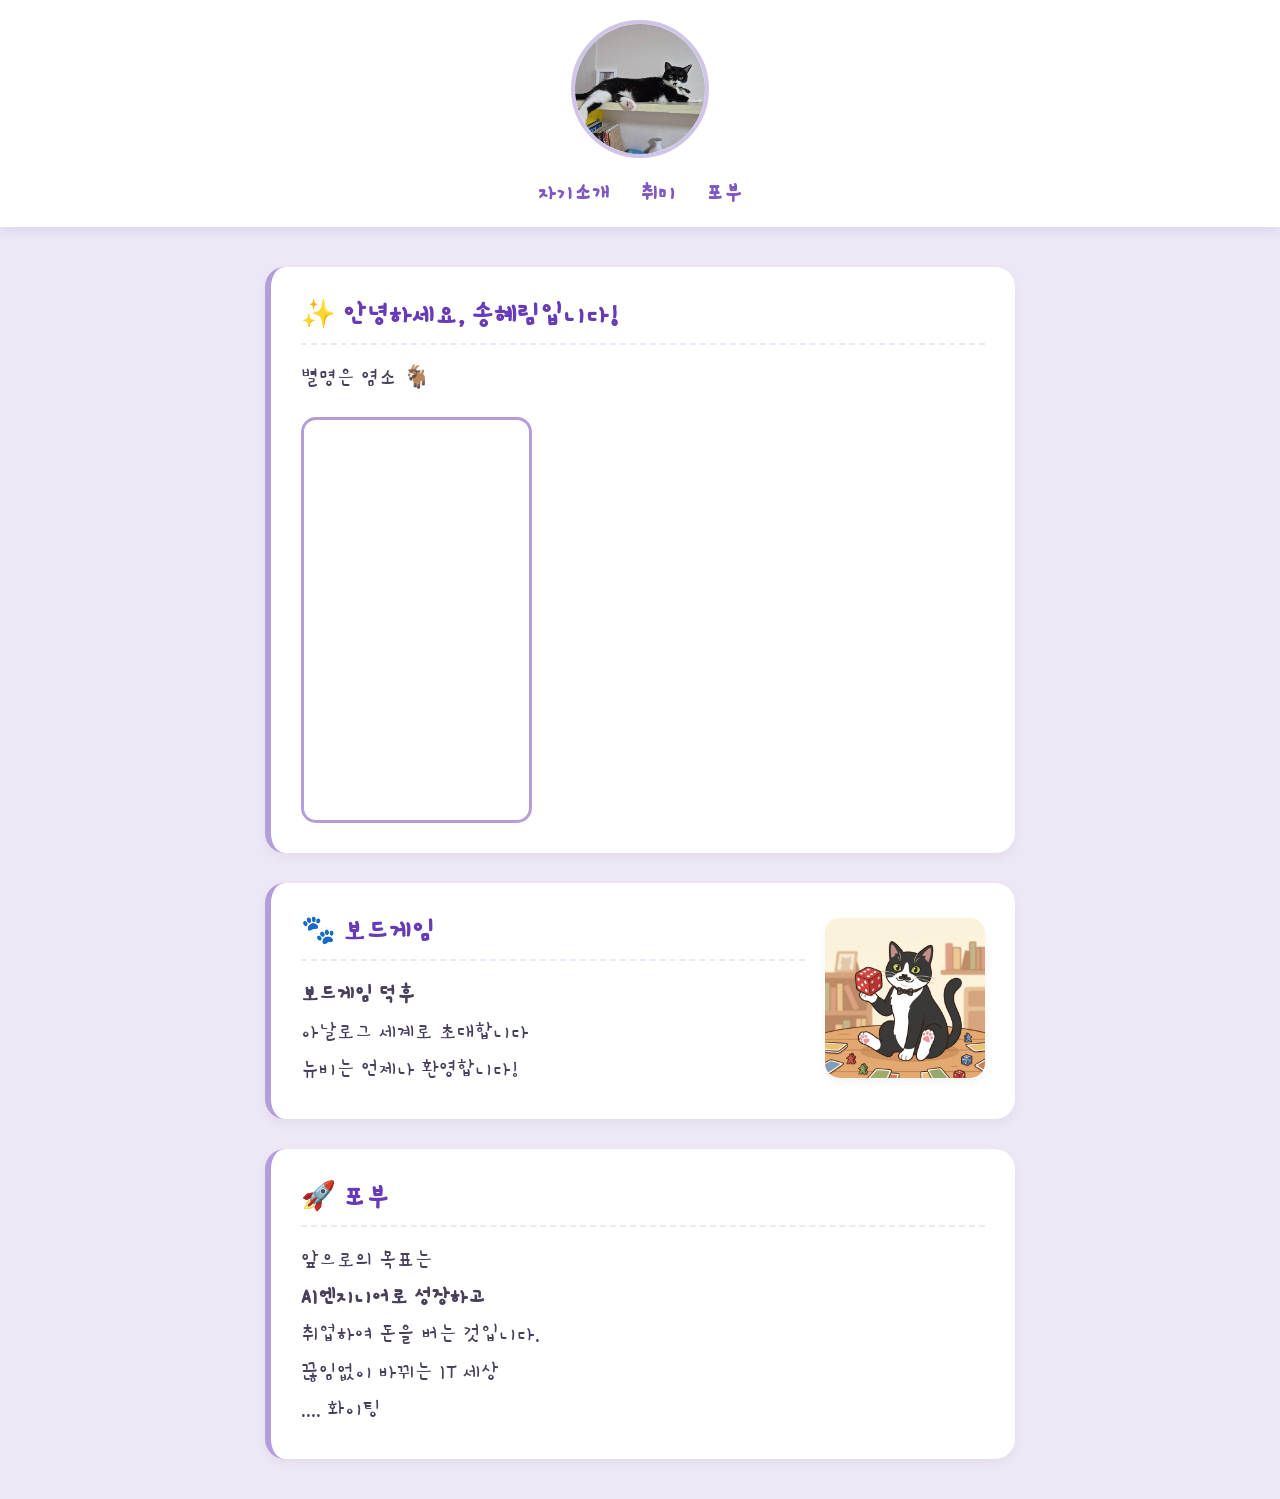
==== index.html @ d57fa3ed "Add files via upload" ====
<!DOCTYPE html>
<html lang="ko">
<head>
    <meta charset="UTF-8">
    <!-- 모바일 기기에서도 화면 비율이 깨지지 않게 맞춰주는 반응형 필수 메타 태그 -->
    <meta name="viewport" content="width=device-width, initial-scale=1.0">
    <title>송혜림</title>
    
    <!-- 구글 감자꽃(Gamja Flower) 폰트 링크 삽입 -->
    <link rel="preconnect" href="https://fonts.googleapis.com">
    <link rel="preconnect" href="https://fonts.gstatic.com" crossorigin>
    <link href="https://fonts.googleapis.com/css2?family=Gamja+Flower&display=swap" rel="stylesheet">

    <style>
        /* [1] 기본 웹페이지 스타일 설정 */
        body {
            background-color: #ede7f6; /* 연한 보라색 계열 배경 */
            color: #4a3f5a;            /* 텍스트 읽기 편한 진한 회보라색 */
            font-family: 'Gamja Flower', sans-serif; /* 감자꽃 폰트 전체 적용 */
            margin: 0;                 /* 브라우저 기본 바깥 여백 제거 */
            padding: 0;                /* 안쪽 여백 제거 */
            display: flex;             /* 요소들을 정렬하기 위해 flexbox 사용 */
            flex-direction: column;    /* 요소들을 세로로 차례대로 쌓음 */
            align-items: center;       /* 가로 축 기준 가운데 정렬 */
        }

        /* [2] 헤더 영역 스타일 */
        header {
            background-color: #ffffff; /* 깔끔한 흰색 배경 */
            width: 100%;               /* 좌우 꽉 차게 설정 */
            padding: 20px;             /* 안쪽 여백 */
            box-sizing: border-box;    /* 패딩이 포함된 크기 계산 방식을 안전하게 통일 */
            display: flex;             /* 내부 요소를 배치하기 위해 flexbox 적용 */
            flex-direction: column;    /* 위에서 아래로 세로 배치 */
            align-items: center;       /* 가로 기준 가운데 정렬 */
            position: sticky;          /* 스크롤을 내려도 화면 상단에 달라붙게 만듦 */
            top: 0;                    /* 맨 위에 딱 붙어 있도록 위치 고정 */
            z-index: 100;              /* 다른 요소들 위에 항상 보이도록 설정 */
            box-shadow: 0 4px 10px rgba(103, 58, 183, 0.1); /* 연한 보라색 그림자 효과 */
        }

        /* 헤더 안의 링크 영역 */
        .profile-link {
            text-decoration: none;     /* 링크 밑줄 제거 */
            display: inline-block;     /* 크기 지정을 위해 인라인 블록으로 설정 */
        }

        /* 원형 프로필 고양이 이미지 */
        .profile-img {
            width: 130px;              /* 가로 크기 130픽셀 */
            height: 130px;             /* 세로 크기 130픽셀 */
            border-radius: 50%;        /* 완벽한 원형으로 만들기 */
            object-fit: cover;         /* 이미지 왜곡 없이 둥근 영역에 맞춤 */
            border: 4px solid #d1c4e9; /* 연한 보라색 테두리 추가 */
            transition: transform 0.3s ease, border-color 0.3s ease; /* 호버 애니메이션 효과 속도 설정 */
            cursor: pointer;           /* 마우스를 대면 클릭하는 손 모양으로 전환 */
            max-width: 100%;           /* 화면 밖으로 튀어나가지 않게 제한 */
        }

        /* [호버 효과] 프로필 이미지에 마우스를 올렸을 때 */
        .profile-img:hover {
            transform: scale(1.1) rotate(5deg); /* 크기가 1.1배 커지고 오른쪽으로 5도 회전 */
            border-color: #9575cd;              /* 테두리 선이 조금 더 진한 보라색으로 변경 */
        }

        /* 헤더 이동 메뉴 네비게이션 */
        .nav-menu {
            display: flex;             /* 메뉴 글자들을 가로로 나열 */
            gap: 30px;                 /* 글자 메뉴 사이의 간격 */
            margin-top: 15px;          /* 위쪽 프로필과 띄우기 위한 여백 */
        }

        /* 메뉴 글자들의 링크 스타일 */
        .nav-menu a {
            text-decoration: none;     /* 밑줄 제거 */
            color: #7e57c2;            /* 기본 연보라색 글씨 */
            font-size: 22px;           /* 글씨 크기 설정 */
            font-weight: bold;         /* 두껍게 */
            transition: color 0.2s ease; /* 마우스 올렸을 때 색 변화를 부드럽게 함 */
        }

        /* 메뉴 글자에 마우스를 올렸을 때 */
        .nav-menu a:hover {
            color: #512da8;            /* 더 짙고 선명한 보라색으로 변함 */
        }

        /* [3] 본문 컨테이너 박스 */
        .container {
            width: 90%;                /* 기본적으로 화면 너비의 90% 사용 */
            max-width: 750px;          /* 모니터가 아무리 커져도 최대 가로폭 750픽셀로 고정 */
            margin: 40px 0;            /* 위아래 바깥 여백 40픽셀 */
            display: flex;             /* 내부 카드들을 정렬하기 위해 사용 */
            flex-direction: column;    /* 카드들을 아래로 차례로 쌓음 */
            gap: 30px;                 /* 카드들 간의 수직 간격 */
        }

        /* 섹션 카드 기본 공통 스타일 */
        .section-card {
            background-color: #ffffff; /* 배경 흰색 */
            padding: 30px;             /* 카드 내부 사방 여백 30픽셀 */
            border-radius: 20px;       /* 모서리를 둥글둥글하게 깎음 */
            box-shadow: 0 4px 12px rgba(0, 0, 0, 0.05); /* 은은한 밑바닥 그림자 */
            border-left: 6px solid #b39ddb; /* 카드 왼쪽에만 포인트 세로선 배치 */
            scroll-margin-top: 280px;  /* 메뉴 클릭 이동 시 헤더에 가려지지 않게 정지 위치 설정 */
        }

        /* 카드 안의 핵심 대제목 */
        .section-card h2 {
            font-size: 28px;           /* 제목 크기 */
            color: #673ab7;            /* 보라색 강조 */
            margin-top: 0;             /* 기본 위 여백 제거 */
            margin-bottom: 15px;       /* 본문 글과의 여백 */
            border-bottom: 2px dashed #ede7f6; /* 제목 하단에 아기자기한 점선 추가 */
            padding-bottom: 10px;      /* 점선과 글씨 사이 간격 */
        }

        /* 카드 안의 일반 본문 */
        .section-card p {
            font-size: 22px;           /* 본문 글꼴 크기 */
            line-height: 1.7;          /* 줄간격을 넓혀 읽기 편하게 만듦 */
            margin: 0;                 /* 기본 바깥 여백 제거 */
        }

        /* [4] 취미 카드 정렬 (텍스트와 고양이를 가로로 나열) */
        .hobby-card {
            display: flex;             /* 가로로 나란히 배치하기 위해 지정 */
            align-items: center;       /* 세로 가운데 정렬 */
            justify-content: space-between; /* 양 끝으로 공간 배분 */
            gap: 20px;                 /* 텍스트와 이미지 사이의 간격 */
        }

        /* 취미 글씨 구역 */
        .hobby-text {
            flex: 1;                   /* 남는 여백 전체를 텍스트 영역이 크게 차지하도록 설정 */
        }

        /* 취미 이미지 구역 */
        .hobby-image {
            flex-shrink: 0;            /* 화면 크기가 줄어들어도 이미지가 강제로 찌그러지지 않게 방지 */
        }

        /* 취미 박스 안의 주사위 든 고양이 캐릭터 */
        .character-img {
            width: 160px;              /* 가로 크기 160픽셀 */
            height: 160px;             /* 세로 크기 160픽셀 */
            border-radius: 15px;       /* 모서리를 예쁘게 깎음 */
            object-fit: cover;         /* 정비율로 이미지 표현 */
            box-shadow: 0 4px 8px rgba(0, 0, 0, 0.05); /* 캐릭터 밑 가벼운 그림자 */
            max-width: 100%;           /* 화면 크기를 벗어나 삐져나가는 것 차단 */
        }
        /* 숏폼 비디오 전용 반응형 스타일 */
        .shorts-video {
            display: block;            /* 한 줄을 혼자 차지하게 설정 */
            margin: 20px 0 0 0;  /* 가로 가운데 정렬 */
            width: 225px;              /* 가로 길이를 세로형 화면에 맞춰 아담하게 설정 */
            height: 400px;             /* 세로 길이를 길게 주어 9:16 비율 확보 */
            border: 3px solid #b39ddb; /* 아기자기한 연보라색 테두리 */
            border-radius: 15px;       /* 모서리를 둥글게 */
            max-width: 100%;           /* 화면 크기보다 비디오가 커지는 것 방지 */
        }

    
        
        /* [5] 반응형 미디어 쿼리 (스마트폰 크기 768px 이하 대응) */
        @media (max-width: 768px) {
            header {
                padding: 15px 10px;    /* 모바일에서는 헤더 높이 축소 */
            }
            .profile-img {
                width: 100px;          /* 프로필 사진을 모바일에 맞추어 아담하게 축소 */
                height: 100px;
            }
            .nav-menu a {
                font-size: 18px;       /* 메뉴 글자 크기 축소 */
                gap: 15px;             /* 메뉴 글자들끼리의 간격 좁힘 */
            }
            .section-card {
                padding: 20px;         /* 카드의 여백을 살짝 축소해서 공간 확보 */
            }
            .section-card h2 {
                font-size: 24px;       /* 모바일 맞춤 제목 크기 */
            }
            .section-card p {
                font-size: 18px;       /* 모바일 맞춤 본문 글꼴 크기 */
            }

            /* 취미 섹션 레이아웃 변경 (가로 정렬 -> 세로로 정렬되게 전환) */
            .hobby-card {
                flex-direction: column; /* 세로로 순서대로 쌓이게 바꿈 */
                text-align: center;     /* 글자를 모바일 화면 기준 가운데로 정렬 */
            }
            .character-img {
                width: 140px;          /* 모바일에 맞추어 캐릭터 이미지 약간 축소 */
                height: 140px;
                margin-top: 15px;      /* 위 텍스트 영역과의 간격 확보 */
            }
            .shorts-video {
                width: 280px;          /* 모바일 기기 화면 폭에 맞춰 가로를 살짝 축소 */
                height: 500px;         /* 비율이 깨지지 않게 세로도 함께 축소 */
            }
        }
    </style>
</head>
<body>

    <!-- 헤더 영역 -->
    <header>
        <!-- 고양이 프로필 사진 (클릭 시 지정된 주소로 이동하는 a태그 감쌈) -->
        <a href="https://hyetree3.github.io/TIL/" class="profile-link" target="_blank">
            <img src="./images/cat.jpg" alt="고양이 프로필" class="profile-img">
        </a>
        
        <!-- 네비게이션 메뉴 (누르면 각 id 위치로 부드럽게 스크롤링) -->
        <nav class="nav-menu">
            <a href="#about">자기소개</a>
            <a href="#hobby">취미</a>
            <a href="#goal">포부</a>
        </nav>
    </header>

    <!-- 본문 내용 감싸는 상자 -->
    <div class="container">

        <!-- [1] 자기소개 섹션 -->
        <section id="about" class="section-card">
            <h2>✨ 안녕하세요, 송혜림입니다!</h2>
            <p>별명은 염소 🐐</p>
            <iframe class="shorts-video" src="https://www.youtube.com/embed/OhwvPADUWyQ?autoplay=1&mute=1" title="#염소 " frameborder="0" allow="accelerometer; autoplay;  clipboard-write; encrypted-media; gyroscope; picture-in-picture; web-share" referrerpolicy="strict-origin-when-cross-origin" allowfullscreen></iframe>
        </section>

        <!-- [2] 취미 섹션 -->
        <section id="hobby" class="section-card hobby-card">
            <!-- 텍스트 영역 -->
            <div class="hobby-text">
                <h2>🐾 보드게임</h2>
                <p><strong>보드게임 덕후</strong></p>
                <p>
                    아날로그 세계로 초대합니다 <br>
                    뉴비는 언제나 환영합니다! <br>
                    
                </p>
            </div>
            <!-- 캐릭터 이미지 영역 -->
            <div class="hobby-image">
                <img src="./images/cat_dice.jpg" alt="주사위 고양이" class="character-img">
            </div>
        </section>

        <!-- [3] 포부 섹션 -->
        <section id="goal" class="section-card">
            <h2>🚀 포부</h2>
            <p>
                앞으로의 목표는 <br>
                <strong>AI엔지니어로 성장하고</strong> <br>
                취업하여 돈을 버는 것입니다. <br>
                끊임없이 바뀌는 IT 세상 <br>
                .... 화이팅 <br>
            </p>
        </section>

    </div>

</body>
</html>
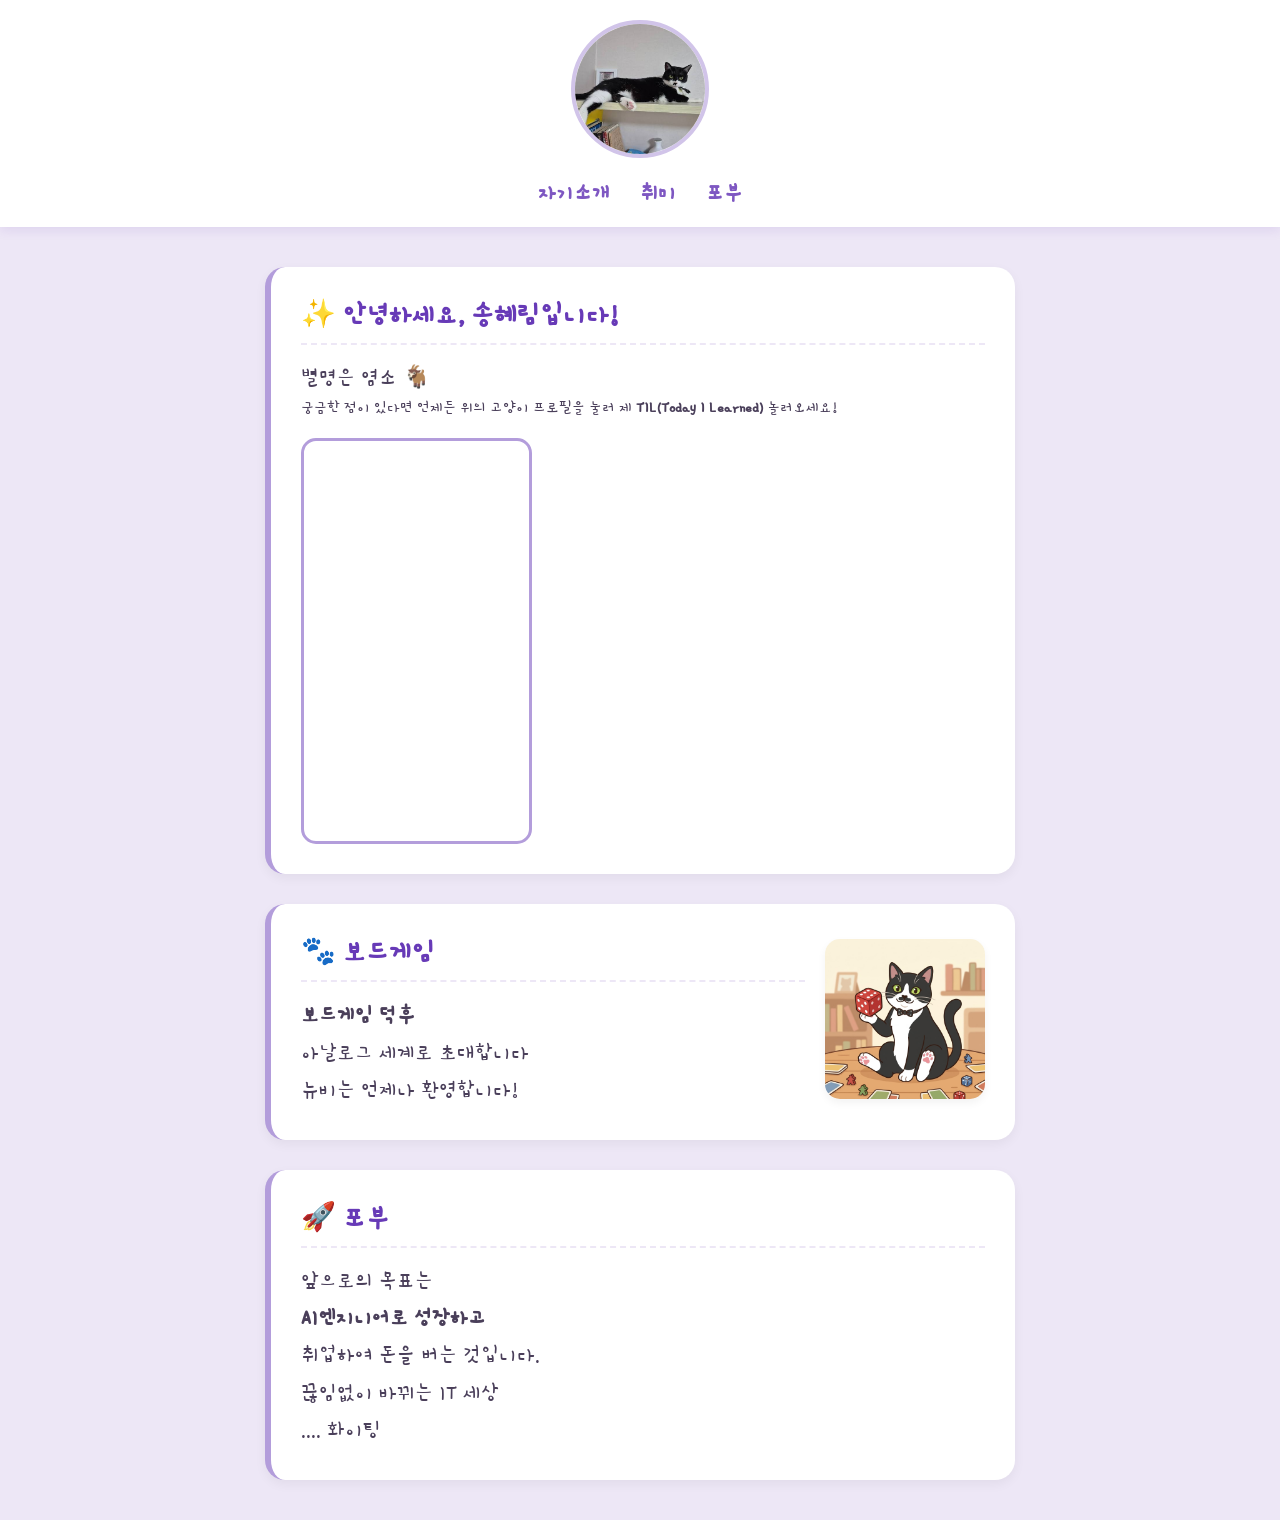
==== commit 499de59f: "Update index.html" ====
--- a/index.html
+++ b/index.html
@@ -225,6 +225,8 @@
         <section id="about" class="section-card">
             <h2>✨ 안녕하세요, 송혜림입니다!</h2>
             <p>별명은 염소 🐐</p>
+            궁금한 점이 있다면 언제든 위의 고양이 프로필을 눌러 제 <strong>TIL(Today I Learned)</strong> 놀러오세요!
+        
             <iframe class="shorts-video" src="https://www.youtube.com/embed/OhwvPADUWyQ?autoplay=1&mute=1" title="#염소 " frameborder="0" allow="accelerometer; autoplay;  clipboard-write; encrypted-media; gyroscope; picture-in-picture; web-share" referrerpolicy="strict-origin-when-cross-origin" allowfullscreen></iframe>
         </section>
 
@@ -261,4 +263,4 @@
     </div>
 
 </body>
-</html>+</html>
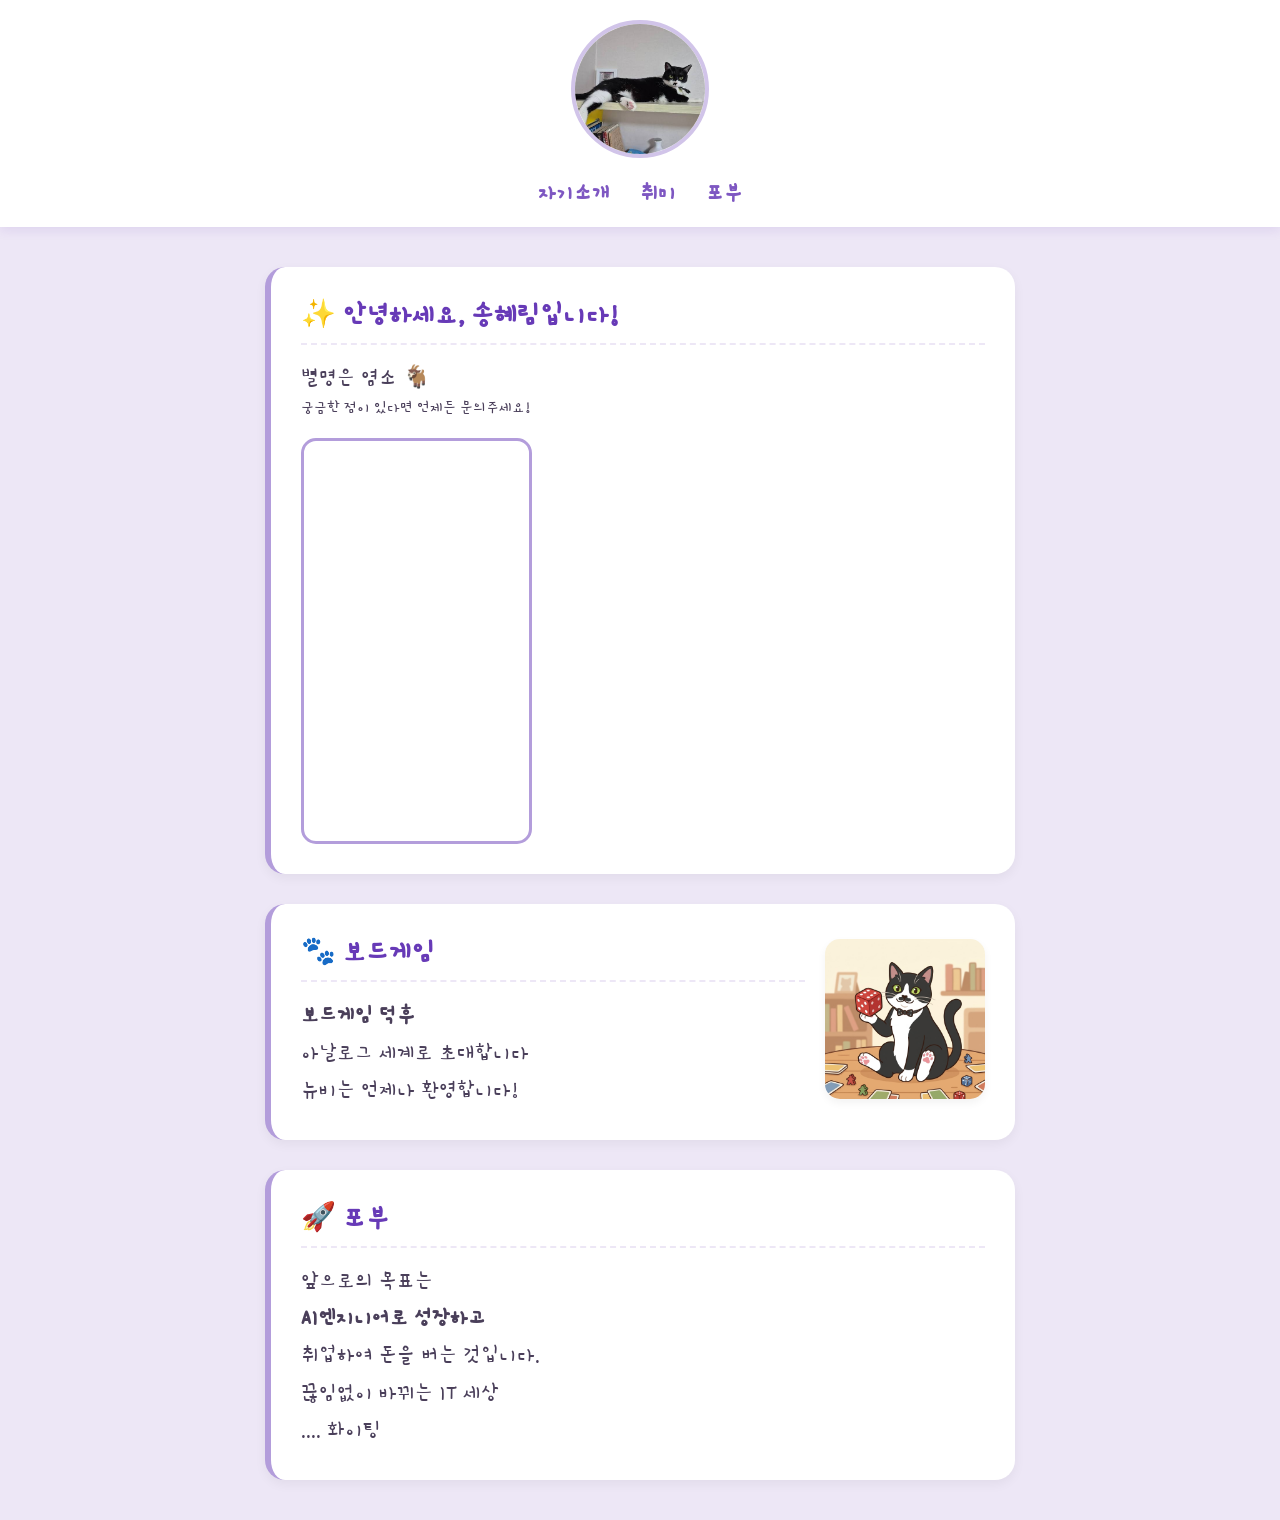
==== commit 7d39e701: "Refactor index.html for improved layout and styling Updated HTML structure and styles for better res" ====
--- a/index.html
+++ b/index.html
@@ -4,7 +4,7 @@
     <meta charset="UTF-8">
     <!-- 모바일 기기에서도 화면 비율이 깨지지 않게 맞춰주는 반응형 필수 메타 태그 -->
     <meta name="viewport" content="width=device-width, initial-scale=1.0">
-    <title>송혜림</title>
+    <title> 염소 Github </title>
     
     <!-- 구글 감자꽃(Gamja Flower) 폰트 링크 삽입 -->
     <link rel="preconnect" href="https://fonts.googleapis.com">
@@ -225,8 +225,7 @@
         <section id="about" class="section-card">
             <h2>✨ 안녕하세요, 송혜림입니다!</h2>
             <p>별명은 염소 🐐</p>
-            궁금한 점이 있다면 언제든 위의 고양이 프로필을 눌러 제 <strong>TIL(Today I Learned)</strong> 놀러오세요!
-        
+            궁금한 점이 있다면 언제든 문의주세요!
             <iframe class="shorts-video" src="https://www.youtube.com/embed/OhwvPADUWyQ?autoplay=1&mute=1" title="#염소 " frameborder="0" allow="accelerometer; autoplay;  clipboard-write; encrypted-media; gyroscope; picture-in-picture; web-share" referrerpolicy="strict-origin-when-cross-origin" allowfullscreen></iframe>
         </section>
 
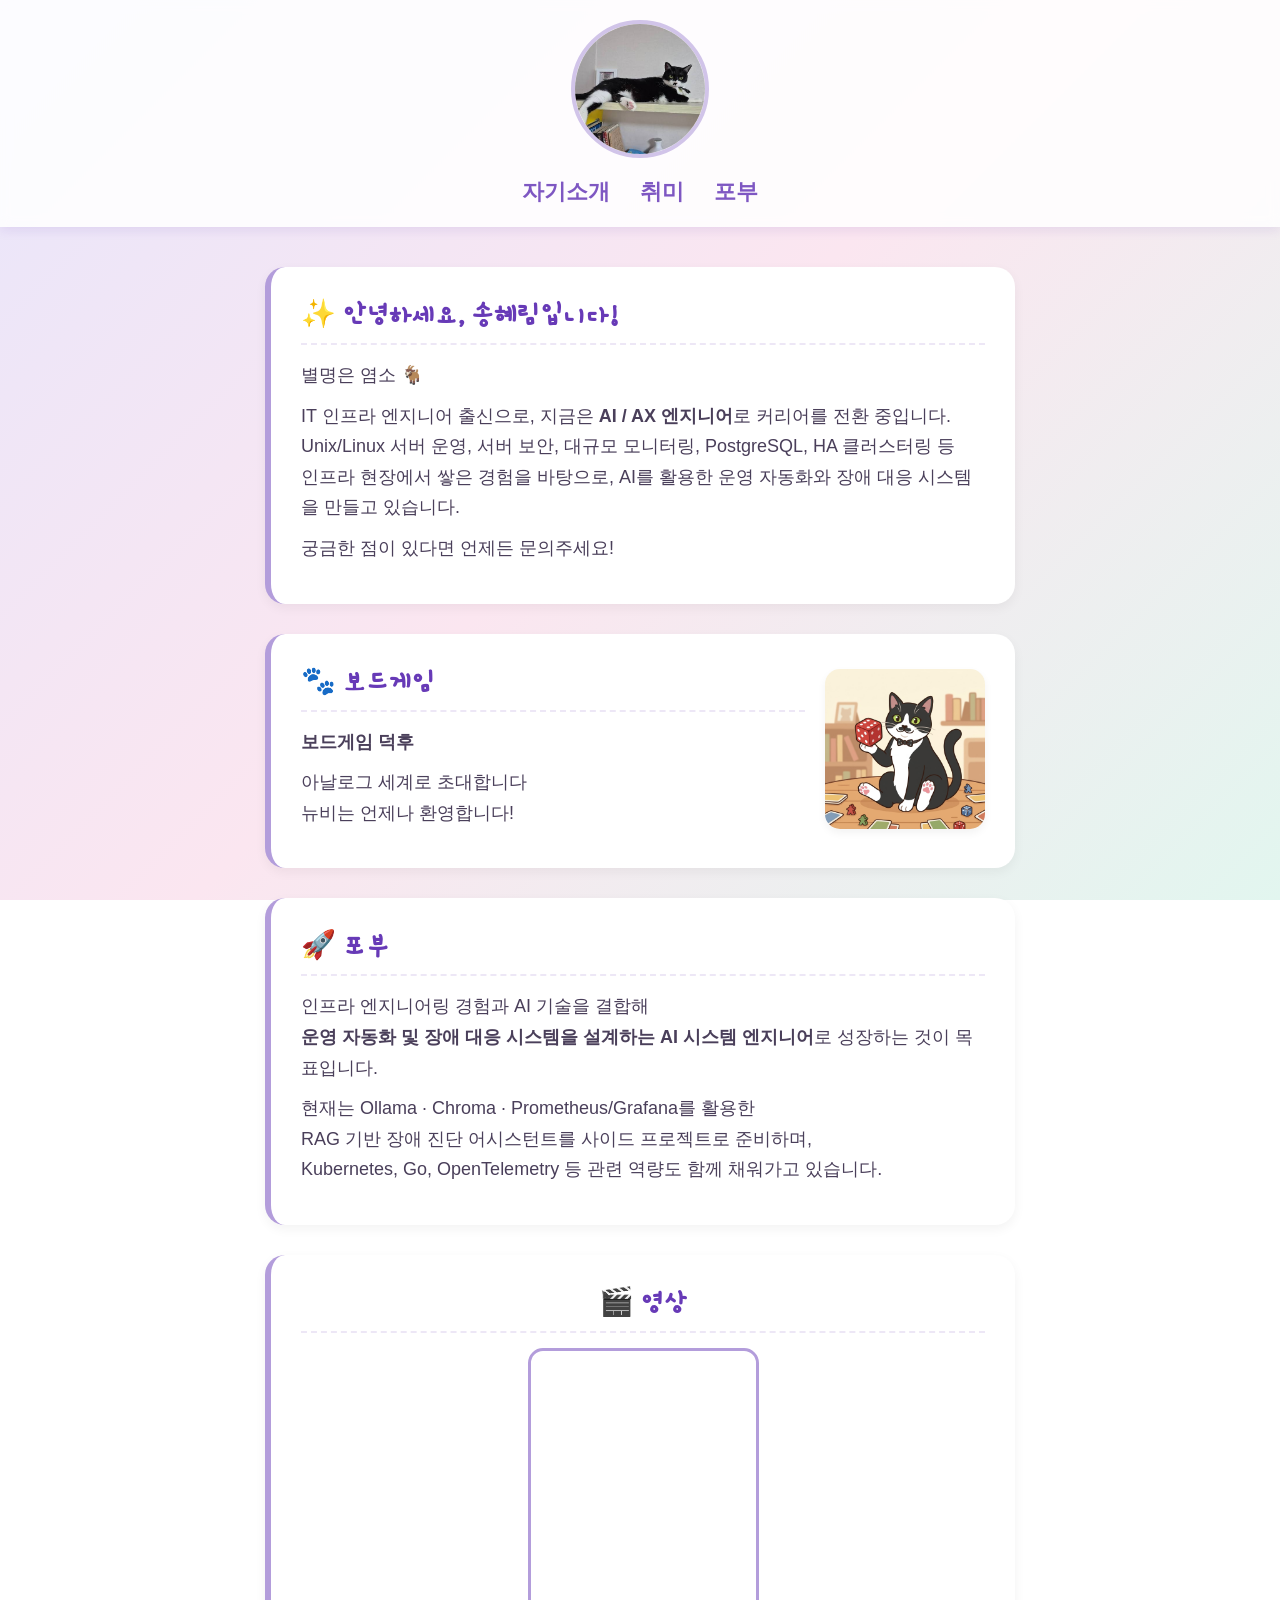
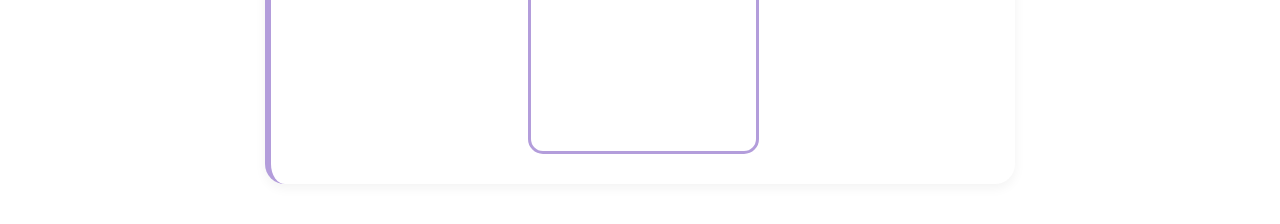
==== commit cf929351: "Create index.html with responsive layout and styles Add a complete HTML structure with responsive de" ====
--- a/index.html
+++ b/index.html
@@ -1,265 +1,286 @@
-<!DOCTYPE html>
-<html lang="ko">
-<head>
-    <meta charset="UTF-8">
-    <!-- 모바일 기기에서도 화면 비율이 깨지지 않게 맞춰주는 반응형 필수 메타 태그 -->
-    <meta name="viewport" content="width=device-width, initial-scale=1.0">
-    <title> 염소 Github </title>
-    
-    <!-- 구글 감자꽃(Gamja Flower) 폰트 링크 삽입 -->
-    <link rel="preconnect" href="https://fonts.googleapis.com">
-    <link rel="preconnect" href="https://fonts.gstatic.com" crossorigin>
-    <link href="https://fonts.googleapis.com/css2?family=Gamja+Flower&display=swap" rel="stylesheet">
-
-    <style>
-        /* [1] 기본 웹페이지 스타일 설정 */
-        body {
-            background-color: #ede7f6; /* 연한 보라색 계열 배경 */
-            color: #4a3f5a;            /* 텍스트 읽기 편한 진한 회보라색 */
-            font-family: 'Gamja Flower', sans-serif; /* 감자꽃 폰트 전체 적용 */
-            margin: 0;                 /* 브라우저 기본 바깥 여백 제거 */
-            padding: 0;                /* 안쪽 여백 제거 */
-            display: flex;             /* 요소들을 정렬하기 위해 flexbox 사용 */
-            flex-direction: column;    /* 요소들을 세로로 차례대로 쌓음 */
-            align-items: center;       /* 가로 축 기준 가운데 정렬 */
-        }
-
-        /* [2] 헤더 영역 스타일 */
-        header {
-            background-color: #ffffff; /* 깔끔한 흰색 배경 */
-            width: 100%;               /* 좌우 꽉 차게 설정 */
-            padding: 20px;             /* 안쪽 여백 */
-            box-sizing: border-box;    /* 패딩이 포함된 크기 계산 방식을 안전하게 통일 */
-            display: flex;             /* 내부 요소를 배치하기 위해 flexbox 적용 */
-            flex-direction: column;    /* 위에서 아래로 세로 배치 */
-            align-items: center;       /* 가로 기준 가운데 정렬 */
-            position: sticky;          /* 스크롤을 내려도 화면 상단에 달라붙게 만듦 */
-            top: 0;                    /* 맨 위에 딱 붙어 있도록 위치 고정 */
-            z-index: 100;              /* 다른 요소들 위에 항상 보이도록 설정 */
-            box-shadow: 0 4px 10px rgba(103, 58, 183, 0.1); /* 연한 보라색 그림자 효과 */
-        }
-
-        /* 헤더 안의 링크 영역 */
-        .profile-link {
-            text-decoration: none;     /* 링크 밑줄 제거 */
-            display: inline-block;     /* 크기 지정을 위해 인라인 블록으로 설정 */
-        }
-
-        /* 원형 프로필 고양이 이미지 */
-        .profile-img {
-            width: 130px;              /* 가로 크기 130픽셀 */
-            height: 130px;             /* 세로 크기 130픽셀 */
-            border-radius: 50%;        /* 완벽한 원형으로 만들기 */
-            object-fit: cover;         /* 이미지 왜곡 없이 둥근 영역에 맞춤 */
-            border: 4px solid #d1c4e9; /* 연한 보라색 테두리 추가 */
-            transition: transform 0.3s ease, border-color 0.3s ease; /* 호버 애니메이션 효과 속도 설정 */
-            cursor: pointer;           /* 마우스를 대면 클릭하는 손 모양으로 전환 */
-            max-width: 100%;           /* 화면 밖으로 튀어나가지 않게 제한 */
-        }
-
-        /* [호버 효과] 프로필 이미지에 마우스를 올렸을 때 */
-        .profile-img:hover {
-            transform: scale(1.1) rotate(5deg); /* 크기가 1.1배 커지고 오른쪽으로 5도 회전 */
-            border-color: #9575cd;              /* 테두리 선이 조금 더 진한 보라색으로 변경 */
-        }
-
-        /* 헤더 이동 메뉴 네비게이션 */
-        .nav-menu {
-            display: flex;             /* 메뉴 글자들을 가로로 나열 */
-            gap: 30px;                 /* 글자 메뉴 사이의 간격 */
-            margin-top: 15px;          /* 위쪽 프로필과 띄우기 위한 여백 */
-        }
-
-        /* 메뉴 글자들의 링크 스타일 */
-        .nav-menu a {
-            text-decoration: none;     /* 밑줄 제거 */
-            color: #7e57c2;            /* 기본 연보라색 글씨 */
-            font-size: 22px;           /* 글씨 크기 설정 */
-            font-weight: bold;         /* 두껍게 */
-            transition: color 0.2s ease; /* 마우스 올렸을 때 색 변화를 부드럽게 함 */
-        }
-
-        /* 메뉴 글자에 마우스를 올렸을 때 */
-        .nav-menu a:hover {
-            color: #512da8;            /* 더 짙고 선명한 보라색으로 변함 */
-        }
-
-        /* [3] 본문 컨테이너 박스 */
-        .container {
-            width: 90%;                /* 기본적으로 화면 너비의 90% 사용 */
-            max-width: 750px;          /* 모니터가 아무리 커져도 최대 가로폭 750픽셀로 고정 */
-            margin: 40px 0;            /* 위아래 바깥 여백 40픽셀 */
-            display: flex;             /* 내부 카드들을 정렬하기 위해 사용 */
-            flex-direction: column;    /* 카드들을 아래로 차례로 쌓음 */
-            gap: 30px;                 /* 카드들 간의 수직 간격 */
-        }
-
-        /* 섹션 카드 기본 공통 스타일 */
-        .section-card {
-            background-color: #ffffff; /* 배경 흰색 */
-            padding: 30px;             /* 카드 내부 사방 여백 30픽셀 */
-            border-radius: 20px;       /* 모서리를 둥글둥글하게 깎음 */
-            box-shadow: 0 4px 12px rgba(0, 0, 0, 0.05); /* 은은한 밑바닥 그림자 */
-            border-left: 6px solid #b39ddb; /* 카드 왼쪽에만 포인트 세로선 배치 */
-            scroll-margin-top: 280px;  /* 메뉴 클릭 이동 시 헤더에 가려지지 않게 정지 위치 설정 */
-        }
-
-        /* 카드 안의 핵심 대제목 */
-        .section-card h2 {
-            font-size: 28px;           /* 제목 크기 */
-            color: #673ab7;            /* 보라색 강조 */
-            margin-top: 0;             /* 기본 위 여백 제거 */
-            margin-bottom: 15px;       /* 본문 글과의 여백 */
-            border-bottom: 2px dashed #ede7f6; /* 제목 하단에 아기자기한 점선 추가 */
-            padding-bottom: 10px;      /* 점선과 글씨 사이 간격 */
-        }
-
-        /* 카드 안의 일반 본문 */
-        .section-card p {
-            font-size: 22px;           /* 본문 글꼴 크기 */
-            line-height: 1.7;          /* 줄간격을 넓혀 읽기 편하게 만듦 */
-            margin: 0;                 /* 기본 바깥 여백 제거 */
-        }
-
-        /* [4] 취미 카드 정렬 (텍스트와 고양이를 가로로 나열) */
-        .hobby-card {
-            display: flex;             /* 가로로 나란히 배치하기 위해 지정 */
-            align-items: center;       /* 세로 가운데 정렬 */
-            justify-content: space-between; /* 양 끝으로 공간 배분 */
-            gap: 20px;                 /* 텍스트와 이미지 사이의 간격 */
-        }
-
-        /* 취미 글씨 구역 */
-        .hobby-text {
-            flex: 1;                   /* 남는 여백 전체를 텍스트 영역이 크게 차지하도록 설정 */
-        }
-
-        /* 취미 이미지 구역 */
-        .hobby-image {
-            flex-shrink: 0;            /* 화면 크기가 줄어들어도 이미지가 강제로 찌그러지지 않게 방지 */
-        }
-
-        /* 취미 박스 안의 주사위 든 고양이 캐릭터 */
-        .character-img {
-            width: 160px;              /* 가로 크기 160픽셀 */
-            height: 160px;             /* 세로 크기 160픽셀 */
-            border-radius: 15px;       /* 모서리를 예쁘게 깎음 */
-            object-fit: cover;         /* 정비율로 이미지 표현 */
-            box-shadow: 0 4px 8px rgba(0, 0, 0, 0.05); /* 캐릭터 밑 가벼운 그림자 */
-            max-width: 100%;           /* 화면 크기를 벗어나 삐져나가는 것 차단 */
-        }
-        /* 숏폼 비디오 전용 반응형 스타일 */
-        .shorts-video {
-            display: block;            /* 한 줄을 혼자 차지하게 설정 */
-            margin: 20px 0 0 0;  /* 가로 가운데 정렬 */
-            width: 225px;              /* 가로 길이를 세로형 화면에 맞춰 아담하게 설정 */
-            height: 400px;             /* 세로 길이를 길게 주어 9:16 비율 확보 */
-            border: 3px solid #b39ddb; /* 아기자기한 연보라색 테두리 */
-            border-radius: 15px;       /* 모서리를 둥글게 */
-            max-width: 100%;           /* 화면 크기보다 비디오가 커지는 것 방지 */
-        }
-
-    
-        
-        /* [5] 반응형 미디어 쿼리 (스마트폰 크기 768px 이하 대응) */
-        @media (max-width: 768px) {
-            header {
-                padding: 15px 10px;    /* 모바일에서는 헤더 높이 축소 */
-            }
-            .profile-img {
-                width: 100px;          /* 프로필 사진을 모바일에 맞추어 아담하게 축소 */
-                height: 100px;
-            }
-            .nav-menu a {
-                font-size: 18px;       /* 메뉴 글자 크기 축소 */
-                gap: 15px;             /* 메뉴 글자들끼리의 간격 좁힘 */
-            }
-            .section-card {
-                padding: 20px;         /* 카드의 여백을 살짝 축소해서 공간 확보 */
-            }
-            .section-card h2 {
-                font-size: 24px;       /* 모바일 맞춤 제목 크기 */
-            }
-            .section-card p {
-                font-size: 18px;       /* 모바일 맞춤 본문 글꼴 크기 */
-            }
-
-            /* 취미 섹션 레이아웃 변경 (가로 정렬 -> 세로로 정렬되게 전환) */
-            .hobby-card {
-                flex-direction: column; /* 세로로 순서대로 쌓이게 바꿈 */
-                text-align: center;     /* 글자를 모바일 화면 기준 가운데로 정렬 */
-            }
-            .character-img {
-                width: 140px;          /* 모바일에 맞추어 캐릭터 이미지 약간 축소 */
-                height: 140px;
-                margin-top: 15px;      /* 위 텍스트 영역과의 간격 확보 */
-            }
-            .shorts-video {
-                width: 280px;          /* 모바일 기기 화면 폭에 맞춰 가로를 살짝 축소 */
-                height: 500px;         /* 비율이 깨지지 않게 세로도 함께 축소 */
-            }
-        }
-    </style>
-</head>
-<body>
-
-    <!-- 헤더 영역 -->
-    <header>
-        <!-- 고양이 프로필 사진 (클릭 시 지정된 주소로 이동하는 a태그 감쌈) -->
-        <a href="https://hyetree3.github.io/TIL/" class="profile-link" target="_blank">
-            <img src="./images/cat.jpg" alt="고양이 프로필" class="profile-img">
-        </a>
-        
-        <!-- 네비게이션 메뉴 (누르면 각 id 위치로 부드럽게 스크롤링) -->
-        <nav class="nav-menu">
-            <a href="#about">자기소개</a>
-            <a href="#hobby">취미</a>
-            <a href="#goal">포부</a>
-        </nav>
-    </header>
-
-    <!-- 본문 내용 감싸는 상자 -->
-    <div class="container">
-
-        <!-- [1] 자기소개 섹션 -->
-        <section id="about" class="section-card">
-            <h2>✨ 안녕하세요, 송혜림입니다!</h2>
-            <p>별명은 염소 🐐</p>
-            궁금한 점이 있다면 언제든 문의주세요!
-            <iframe class="shorts-video" src="https://www.youtube.com/embed/OhwvPADUWyQ?autoplay=1&mute=1" title="#염소 " frameborder="0" allow="accelerometer; autoplay;  clipboard-write; encrypted-media; gyroscope; picture-in-picture; web-share" referrerpolicy="strict-origin-when-cross-origin" allowfullscreen></iframe>
-        </section>
-
-        <!-- [2] 취미 섹션 -->
-        <section id="hobby" class="section-card hobby-card">
-            <!-- 텍스트 영역 -->
-            <div class="hobby-text">
-                <h2>🐾 보드게임</h2>
-                <p><strong>보드게임 덕후</strong></p>
-                <p>
-                    아날로그 세계로 초대합니다 <br>
-                    뉴비는 언제나 환영합니다! <br>
-                    
-                </p>
-            </div>
-            <!-- 캐릭터 이미지 영역 -->
-            <div class="hobby-image">
-                <img src="./images/cat_dice.jpg" alt="주사위 고양이" class="character-img">
-            </div>
-        </section>
-
-        <!-- [3] 포부 섹션 -->
-        <section id="goal" class="section-card">
-            <h2>🚀 포부</h2>
-            <p>
-                앞으로의 목표는 <br>
-                <strong>AI엔지니어로 성장하고</strong> <br>
-                취업하여 돈을 버는 것입니다. <br>
-                끊임없이 바뀌는 IT 세상 <br>
-                .... 화이팅 <br>
-            </p>
-        </section>
-
-    </div>
-
-</body>
-</html>
+<!DOCTYPE html>
+<html lang="ko">
+<head>
+    <meta charset="UTF-8">
+    <!-- 모바일 기기에서도 화면 비율이 깨지지 않게 맞춰주는 반응형 필수 메타 태그 -->
+    <meta name="viewport" content="width=device-width, initial-scale=1.0">
+    <title> 염소 Github </title>
+    
+    <!-- 구글 감자꽃(Gamja Flower) 폰트 링크 삽입 -->
+    <link rel="preconnect" href="https://fonts.googleapis.com">
+    <link rel="preconnect" href="https://fonts.gstatic.com" crossorigin>
+    <link href="https://fonts.googleapis.com/css2?family=Gamja+Flower&display=swap" rel="stylesheet">
+
+    <style>
+        /* [1] 기본 웹페이지 스타일 설정 */
+        body {
+            /* 연보라 -> 연분홍 -> 연민트로 은은하게 흐르는 파스텔 그라데이션 배경 */
+            background: linear-gradient(135deg, #e8e6fb 0%, #fbe6f0 50%, #e2f6ef 100%);
+            background-attachment: fixed;
+            color: #4a3f5a;            /* 텍스트 읽기 편한 진한 회보라색 */
+            font-family: -apple-system, BlinkMacSystemFont, "Segoe UI", "Malgun Gothic", sans-serif; /* 본문은 감자꽃 대신 가독성 좋은 기본 폰트 사용 */
+            margin: 0;                 /* 브라우저 기본 바깥 여백 제거 */
+            padding: 0;                /* 안쪽 여백 제거 */
+            display: flex;             /* 요소들을 정렬하기 위해 flexbox 사용 */
+            flex-direction: column;    /* 요소들을 세로로 차례대로 쌓음 */
+            align-items: center;       /* 가로 축 기준 가운데 정렬 */
+            min-height: 100vh;
+        }
+
+        /* [2] 헤더 영역 스타일 */
+        header {
+            background-color: rgba(255, 255, 255, 0.85); /* 반투명 흰색으로 배경 그라데이션이 살짝 비치게 */
+            backdrop-filter: blur(6px);
+            width: 100%;               /* 좌우 꽉 차게 설정 */
+            padding: 20px;             /* 안쪽 여백 */
+            box-sizing: border-box;    /* 패딩이 포함된 크기 계산 방식을 안전하게 통일 */
+            display: flex;             /* 내부 요소를 배치하기 위해 flexbox 적용 */
+            flex-direction: column;    /* 위에서 아래로 세로 배치 */
+            align-items: center;       /* 가로 기준 가운데 정렬 */
+            position: sticky;          /* 스크롤을 내려도 화면 상단에 달라붙게 만듦 */
+            top: 0;                    /* 맨 위에 딱 붙어 있도록 위치 고정 */
+            z-index: 100;              /* 다른 요소들 위에 항상 보이도록 설정 */
+            box-shadow: 0 4px 10px rgba(103, 58, 183, 0.1); /* 연한 보라색 그림자 효과 */
+        }
+
+        /* 헤더 안의 링크 영역 */
+        .profile-link {
+            text-decoration: none;     /* 링크 밑줄 제거 */
+            display: inline-block;     /* 크기 지정을 위해 인라인 블록으로 설정 */
+        }
+
+        /* 원형 프로필 고양이 이미지 */
+        .profile-img {
+            width: 130px;              /* 가로 크기 130픽셀 */
+            height: 130px;             /* 세로 크기 130픽셀 */
+            border-radius: 50%;        /* 완벽한 원형으로 만들기 */
+            object-fit: cover;         /* 이미지 왜곡 없이 둥근 영역에 맞춤 */
+            border: 4px solid #d1c4e9; /* 연한 보라색 테두리 추가 */
+            transition: transform 0.3s ease, border-color 0.3s ease; /* 호버 애니메이션 효과 속도 설정 */
+            cursor: pointer;           /* 마우스를 대면 클릭하는 손 모양으로 전환 */
+            max-width: 100%;           /* 화면 밖으로 튀어나가지 않게 제한 */
+        }
+
+        /* [호버 효과] 프로필 이미지에 마우스를 올렸을 때 */
+        .profile-img:hover {
+            transform: scale(1.1) rotate(5deg); /* 크기가 1.1배 커지고 오른쪽으로 5도 회전 */
+            border-color: #9575cd;              /* 테두리 선이 조금 더 진한 보라색으로 변경 */
+        }
+
+        /* 헤더 이동 메뉴 네비게이션 */
+        .nav-menu {
+            display: flex;             /* 메뉴 글자들을 가로로 나열 */
+            gap: 30px;                 /* 글자 메뉴 사이의 간격 */
+            margin-top: 15px;          /* 위쪽 프로필과 띄우기 위한 여백 */
+        }
+
+        /* 메뉴 글자들의 링크 스타일 */
+        .nav-menu a {
+            text-decoration: none;     /* 밑줄 제거 */
+            color: #7e57c2;            /* 기본 연보라색 글씨 */
+            font-size: 22px;           /* 글씨 크기 설정 */
+            font-weight: bold;         /* 두껍게 */
+            transition: color 0.2s ease; /* 마우스 올렸을 때 색 변화를 부드럽게 함 */
+        }
+
+        /* 메뉴 글자에 마우스를 올렸을 때 */
+        .nav-menu a:hover {
+            color: #512da8;            /* 더 짙고 선명한 보라색으로 변함 */
+        }
+
+        /* [3] 본문 컨테이너 박스 */
+        .container {
+            width: 90%;                /* 기본적으로 화면 너비의 90% 사용 */
+            max-width: 750px;          /* 모니터가 아무리 커져도 최대 가로폭 750픽셀로 고정 */
+            margin: 40px 0;            /* 위아래 바깥 여백 40픽셀 */
+            display: flex;             /* 내부 카드들을 정렬하기 위해 사용 */
+            flex-direction: column;    /* 카드들을 아래로 차례로 쌓음 */
+            gap: 30px;                 /* 카드들 간의 수직 간격 */
+        }
+
+        /* 섹션 카드 기본 공통 스타일 */
+        .section-card {
+            background-color: #ffffff; /* 배경 흰색 */
+            padding: 30px;             /* 카드 내부 사방 여백 30픽셀 */
+            border-radius: 20px;       /* 모서리를 둥글둥글하게 깎음 */
+            box-shadow: 0 4px 12px rgba(0, 0, 0, 0.05); /* 은은한 밑바닥 그림자 */
+            border-left: 6px solid #b39ddb; /* 카드 왼쪽에만 포인트 세로선 배치 */
+            scroll-margin-top: 280px;  /* 메뉴 클릭 이동 시 헤더에 가려지지 않게 정지 위치 설정 */
+        }
+
+        /* 카드 안의 핵심 대제목 (감자꽃 폰트는 제목에만 적용) */
+        .section-card h2 {
+            font-family: 'Gamja Flower', sans-serif; /* 제목 전용 감자꽃 폰트 적용 */
+            font-size: 28px;           /* 제목 크기 */
+            color: #673ab7;            /* 보라색 강조 */
+            margin-top: 0;             /* 기본 위 여백 제거 */
+            margin-bottom: 15px;       /* 본문 글과의 여백 */
+            border-bottom: 2px dashed #ede7f6; /* 제목 하단에 아기자기한 점선 추가 */
+            padding-bottom: 10px;      /* 점선과 글씨 사이 간격 */
+        }
+
+        /* 카드 안의 일반 본문 */
+        .section-card p {
+            font-size: 18px;           /* 본문 글꼴 크기 (일반 폰트에 맞춰 살짝 조정) */
+            line-height: 1.7;          /* 줄간격을 넓혀 읽기 편하게 만듦 */
+            margin: 0 0 10px 0;        /* 문단 사이 여백 */
+        }
+
+        /* [4] 취미 카드 정렬 (텍스트와 고양이를 가로로 나열) */
+        .hobby-card {
+            display: flex;             /* 가로로 나란히 배치하기 위해 지정 */
+            align-items: center;       /* 세로 가운데 정렬 */
+            justify-content: space-between; /* 양 끝으로 공간 배분 */
+            gap: 20px;                 /* 텍스트와 이미지 사이의 간격 */
+        }
+
+        /* 취미 글씨 구역 */
+        .hobby-text {
+            flex: 1;                   /* 남는 여백 전체를 텍스트 영역이 크게 차지하도록 설정 */
+        }
+
+        /* 취미 이미지 구역 */
+        .hobby-image {
+            flex-shrink: 0;            /* 화면 크기가 줄어들어도 이미지가 강제로 찌그러지지 않게 방지 */
+        }
+
+        /* 취미 박스 안의 주사위 든 고양이 캐릭터 */
+        .character-img {
+            width: 160px;              /* 가로 크기 160픽셀 */
+            height: 160px;             /* 세로 크기 160픽셀 */
+            border-radius: 15px;       /* 모서리를 예쁘게 깎음 */
+            object-fit: cover;         /* 정비율로 이미지 표현 */
+            box-shadow: 0 4px 8px rgba(0, 0, 0, 0.05); /* 캐릭터 밑 가벼운 그림자 */
+            max-width: 100%;           /* 화면 크기를 벗어나 삐져나가는 것 차단 */
+        }
+
+        /* 영상 섹션 (제목은 감자꽃, 영상은 아래쪽에 별도 배치) */
+        .video-section {
+            text-align: center;
+        }
+
+        /* 숏폼 비디오 전용 반응형 스타일 */
+        .shorts-video {
+            display: block;            /* 한 줄을 혼자 차지하게 설정 */
+            margin: 15px auto 0 auto;  /* 가로 가운데 정렬 */
+            width: 225px;              /* 가로 길이를 세로형 화면에 맞춰 아담하게 설정 */
+            height: 400px;             /* 세로 길이를 길게 주어 9:16 비율 확보 */
+            border: 3px solid #b39ddb; /* 아기자기한 연보라색 테두리 */
+            border-radius: 15px;       /* 모서리를 둥글게 */
+            max-width: 100%;           /* 화면 크기보다 비디오가 커지는 것 방지 */
+        }
+
+        /* [5] 반응형 미디어 쿼리 (스마트폰 크기 768px 이하 대응) */
+        @media (max-width: 768px) {
+            header {
+                padding: 15px 10px;    /* 모바일에서는 헤더 높이 축소 */
+            }
+            .profile-img {
+                width: 100px;          /* 프로필 사진을 모바일에 맞추어 아담하게 축소 */
+                height: 100px;
+            }
+            .nav-menu a {
+                font-size: 18px;       /* 메뉴 글자 크기 축소 */
+                gap: 15px;             /* 메뉴 글자들끼리의 간격 좁힘 */
+            }
+            .section-card {
+                padding: 20px;         /* 카드의 여백을 살짝 축소해서 공간 확보 */
+            }
+            .section-card h2 {
+                font-size: 24px;       /* 모바일 맞춤 제목 크기 */
+            }
+            .section-card p {
+                font-size: 16px;       /* 모바일 맞춤 본문 글꼴 크기 */
+            }
+
+            /* 취미 섹션 레이아웃 변경 (가로 정렬 -> 세로로 정렬되게 전환) */
+            .hobby-card {
+                flex-direction: column; /* 세로로 순서대로 쌓이게 바꿈 */
+                text-align: center;     /* 글자를 모바일 화면 기준 가운데로 정렬 */
+            }
+            .character-img {
+                width: 140px;          /* 모바일에 맞추어 캐릭터 이미지 약간 축소 */
+                height: 140px;
+                margin-top: 15px;      /* 위 텍스트 영역과의 간격 확보 */
+            }
+            .shorts-video {
+                width: 280px;          /* 모바일 기기 화면 폭에 맞춰 가로를 살짝 축소 */
+                height: 500px;         /* 비율이 깨지지 않게 세로도 함께 축소 */
+            }
+        }
+    </style>
+</head>
+<body>
+
+    <!-- 헤더 영역 -->
+    <header>
+        <!-- 고양이 프로필 사진 (클릭 시 지정된 주소로 이동하는 a태그 감쌈) -->
+        <a href="https://hyetree3.github.io/TIL/" class="profile-link" target="_blank">
+            <img src="./images/cat.jpg" alt="고양이 프로필" class="profile-img">
+        </a>
+        
+        <!-- 네비게이션 메뉴 (누르면 각 id 위치로 부드럽게 스크롤링) -->
+        <nav class="nav-menu">
+            <a href="#about">자기소개</a>
+            <a href="#hobby">취미</a>
+            <a href="#goal">포부</a>
+        </nav>
+    </header>
+
+    <!-- 본문 내용 감싸는 상자 -->
+    <div class="container">
+
+        <!-- [1] 자기소개 섹션 -->
+        <section id="about" class="section-card">
+            <h2>✨ 안녕하세요, 송혜림입니다!</h2>
+            <p>별명은 염소 🐐</p>
+            <p>
+                IT 인프라 엔지니어 출신으로, 지금은 <strong>AI / AX 엔지니어</strong>로 커리어를 전환 중입니다.<br>
+                Unix/Linux 서버 운영, 서버 보안, 대규모 모니터링, PostgreSQL, HA 클러스터링 등<br>
+                인프라 현장에서 쌓은 경험을 바탕으로, AI를 활용한 운영 자동화와 장애 대응 시스템을 만들고 있습니다.
+            </p>
+            <p>궁금한 점이 있다면 언제든 문의주세요!</p>
+        </section>
+
+        <!-- [2] 취미 섹션 -->
+        <section id="hobby" class="section-card hobby-card">
+            <!-- 텍스트 영역 -->
+            <div class="hobby-text">
+                <h2>🐾 보드게임</h2>
+                <p><strong>보드게임 덕후</strong></p>
+                <p>
+                    아날로그 세계로 초대합니다 <br>
+                    뉴비는 언제나 환영합니다! <br>
+                    
+                </p>
+            </div>
+            <!-- 캐릭터 이미지 영역 -->
+            <div class="hobby-image">
+                <img src="./images/cat_dice.jpg" alt="주사위 고양이" class="character-img">
+            </div>
+        </section>
+
+        <!-- [3] 포부 섹션 -->
+        <section id="goal" class="section-card">
+            <h2>🚀 포부</h2>
+            <p>
+                인프라 엔지니어링 경험과 AI 기술을 결합해<br>
+                <strong>운영 자동화 및 장애 대응 시스템을 설계하는 AI 시스템 엔지니어</strong>로 성장하는 것이 목표입니다.
+            </p>
+            <p>
+                현재는 Ollama · Chroma · Prometheus/Grafana를 활용한<br>
+                RAG 기반 장애 진단 어시스턴트를 사이드 프로젝트로 준비하며,<br>
+                Kubernetes, Go, OpenTelemetry 등 관련 역량도 함께 채워가고 있습니다.
+            </p>
+        </section>
+
+        <!-- [4] 영상 섹션 (유튜브를 맨 아래로 이동) -->
+        <div id="video" class="section-card video-section">
+            <h2>🎬 영상</h2>
+            <iframe class="shorts-video" src="https://www.youtube.com/embed/OhwvPADUWyQ?autoplay=1&mute=1" title="#염소 " frameborder="0" allow="accelerometer; autoplay;  clipboard-write; encrypted-media; gyroscope; picture-in-picture; web-share" referrerpolicy="strict-origin-when-cross-origin" allowfullscreen></iframe>
+        </div>
+
+    </div>
+
+</body>
+</html>
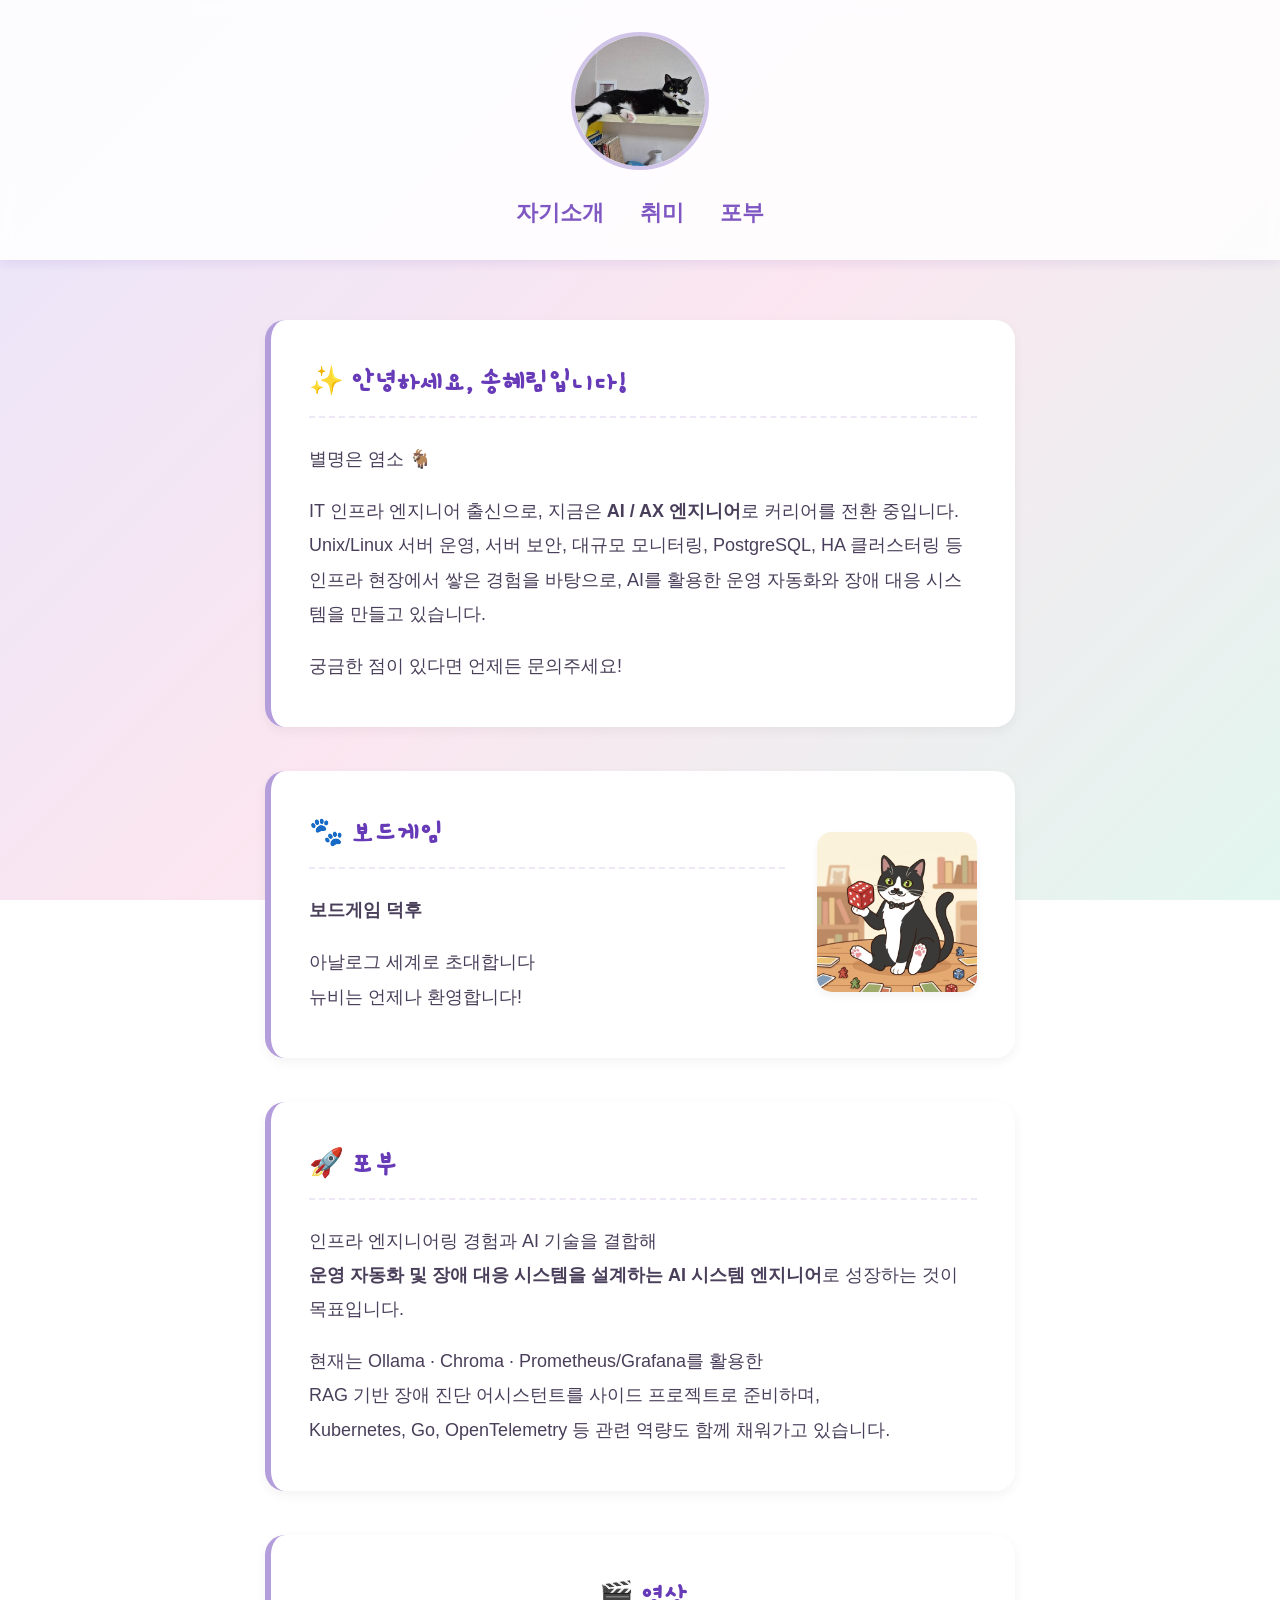
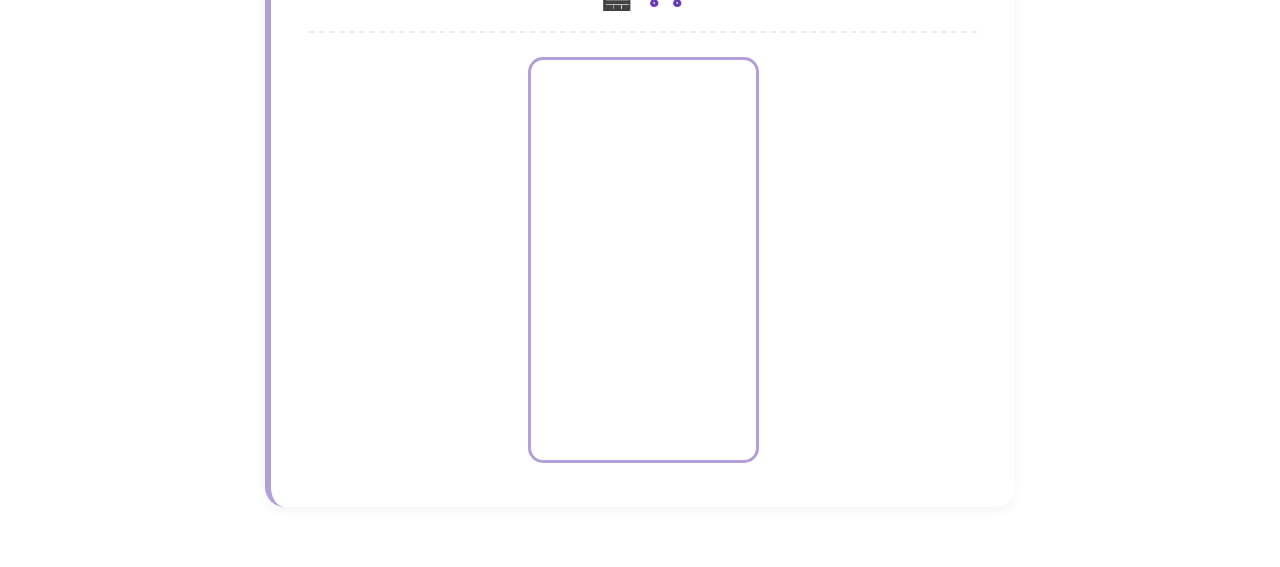
==== commit 9e4d491d: "Refine layout spacing in index.html Adjusted padding, margins, and gaps for better layout and spacin" ====
--- a/index.html
+++ b/index.html
@@ -32,7 +32,7 @@
             background-color: rgba(255, 255, 255, 0.85); /* 반투명 흰색으로 배경 그라데이션이 살짝 비치게 */
             backdrop-filter: blur(6px);
             width: 100%;               /* 좌우 꽉 차게 설정 */
-            padding: 20px;             /* 안쪽 여백 */
+            padding: 32px 20px;        /* 안쪽 여백을 위아래로 넉넉하게 확장 */
             box-sizing: border-box;    /* 패딩이 포함된 크기 계산 방식을 안전하게 통일 */
             display: flex;             /* 내부 요소를 배치하기 위해 flexbox 적용 */
             flex-direction: column;    /* 위에서 아래로 세로 배치 */
@@ -70,8 +70,8 @@
         /* 헤더 이동 메뉴 네비게이션 */
         .nav-menu {
             display: flex;             /* 메뉴 글자들을 가로로 나열 */
-            gap: 30px;                 /* 글자 메뉴 사이의 간격 */
-            margin-top: 15px;          /* 위쪽 프로필과 띄우기 위한 여백 */
+            gap: 36px;                 /* 글자 메뉴 사이의 간격을 넓힘 */
+            margin-top: 24px;          /* 위쪽 프로필과 띄우기 위한 여백을 넉넉하게 */
         }
 
         /* 메뉴 글자들의 링크 스타일 */
@@ -92,16 +92,16 @@
         .container {
             width: 90%;                /* 기본적으로 화면 너비의 90% 사용 */
             max-width: 750px;          /* 모니터가 아무리 커져도 최대 가로폭 750픽셀로 고정 */
-            margin: 40px 0;            /* 위아래 바깥 여백 40픽셀 */
+            margin: 60px 0;            /* 위아래 바깥 여백을 넉넉하게 확대 */
             display: flex;             /* 내부 카드들을 정렬하기 위해 사용 */
             flex-direction: column;    /* 카드들을 아래로 차례로 쌓음 */
-            gap: 30px;                 /* 카드들 간의 수직 간격 */
+            gap: 44px;                 /* 카드들 간의 수직 간격을 넓혀 답답함을 줄임 */
         }
 
         /* 섹션 카드 기본 공통 스타일 */
         .section-card {
             background-color: #ffffff; /* 배경 흰색 */
-            padding: 30px;             /* 카드 내부 사방 여백 30픽셀 */
+            padding: 44px 38px;        /* 카드 내부 여백을 상하좌우 넉넉하게 확대 */
             border-radius: 20px;       /* 모서리를 둥글둥글하게 깎음 */
             box-shadow: 0 4px 12px rgba(0, 0, 0, 0.05); /* 은은한 밑바닥 그림자 */
             border-left: 6px solid #b39ddb; /* 카드 왼쪽에만 포인트 세로선 배치 */
@@ -114,16 +114,20 @@
             font-size: 28px;           /* 제목 크기 */
             color: #673ab7;            /* 보라색 강조 */
             margin-top: 0;             /* 기본 위 여백 제거 */
-            margin-bottom: 15px;       /* 본문 글과의 여백 */
+            margin-bottom: 24px;       /* 본문 글과의 여백을 넉넉하게 */
             border-bottom: 2px dashed #ede7f6; /* 제목 하단에 아기자기한 점선 추가 */
-            padding-bottom: 10px;      /* 점선과 글씨 사이 간격 */
+            padding-bottom: 16px;      /* 점선과 글씨 사이 간격을 넓힘 */
         }
 
         /* 카드 안의 일반 본문 */
         .section-card p {
             font-size: 18px;           /* 본문 글꼴 크기 (일반 폰트에 맞춰 살짝 조정) */
-            line-height: 1.7;          /* 줄간격을 넓혀 읽기 편하게 만듦 */
-            margin: 0 0 10px 0;        /* 문단 사이 여백 */
+            line-height: 1.9;          /* 줄간격을 더 넓혀 읽기 편하게 만듦 */
+            margin: 0 0 18px 0;        /* 문단 사이 여백을 넉넉하게 확대 */
+        }
+
+        .section-card p:last-child {
+            margin-bottom: 0;          /* 카드 맨 마지막 문단은 아래 여백 제거 */
         }
 
         /* [4] 취미 카드 정렬 (텍스트와 고양이를 가로로 나열) */
@@ -131,7 +135,7 @@
             display: flex;             /* 가로로 나란히 배치하기 위해 지정 */
             align-items: center;       /* 세로 가운데 정렬 */
             justify-content: space-between; /* 양 끝으로 공간 배분 */
-            gap: 20px;                 /* 텍스트와 이미지 사이의 간격 */
+            gap: 32px;                 /* 텍스트와 이미지 사이의 간격을 넓힘 */
         }
 
         /* 취미 글씨 구역 */
@@ -173,7 +177,7 @@
         /* [5] 반응형 미디어 쿼리 (스마트폰 크기 768px 이하 대응) */
         @media (max-width: 768px) {
             header {
-                padding: 15px 10px;    /* 모바일에서는 헤더 높이 축소 */
+                padding: 20px 14px;    /* 모바일에서는 헤더 높이 축소하되 여백은 유지 */
             }
             .profile-img {
                 width: 100px;          /* 프로필 사진을 모바일에 맞추어 아담하게 축소 */
@@ -181,10 +185,10 @@
             }
             .nav-menu a {
                 font-size: 18px;       /* 메뉴 글자 크기 축소 */
-                gap: 15px;             /* 메뉴 글자들끼리의 간격 좁힘 */
+                gap: 20px;             /* 메뉴 글자들끼리의 간격 좁힘 */
             }
             .section-card {
-                padding: 20px;         /* 카드의 여백을 살짝 축소해서 공간 확보 */
+                padding: 28px 22px;    /* 카드의 여백을 모바일에서도 넉넉히 유지 */
             }
             .section-card h2 {
                 font-size: 24px;       /* 모바일 맞춤 제목 크기 */
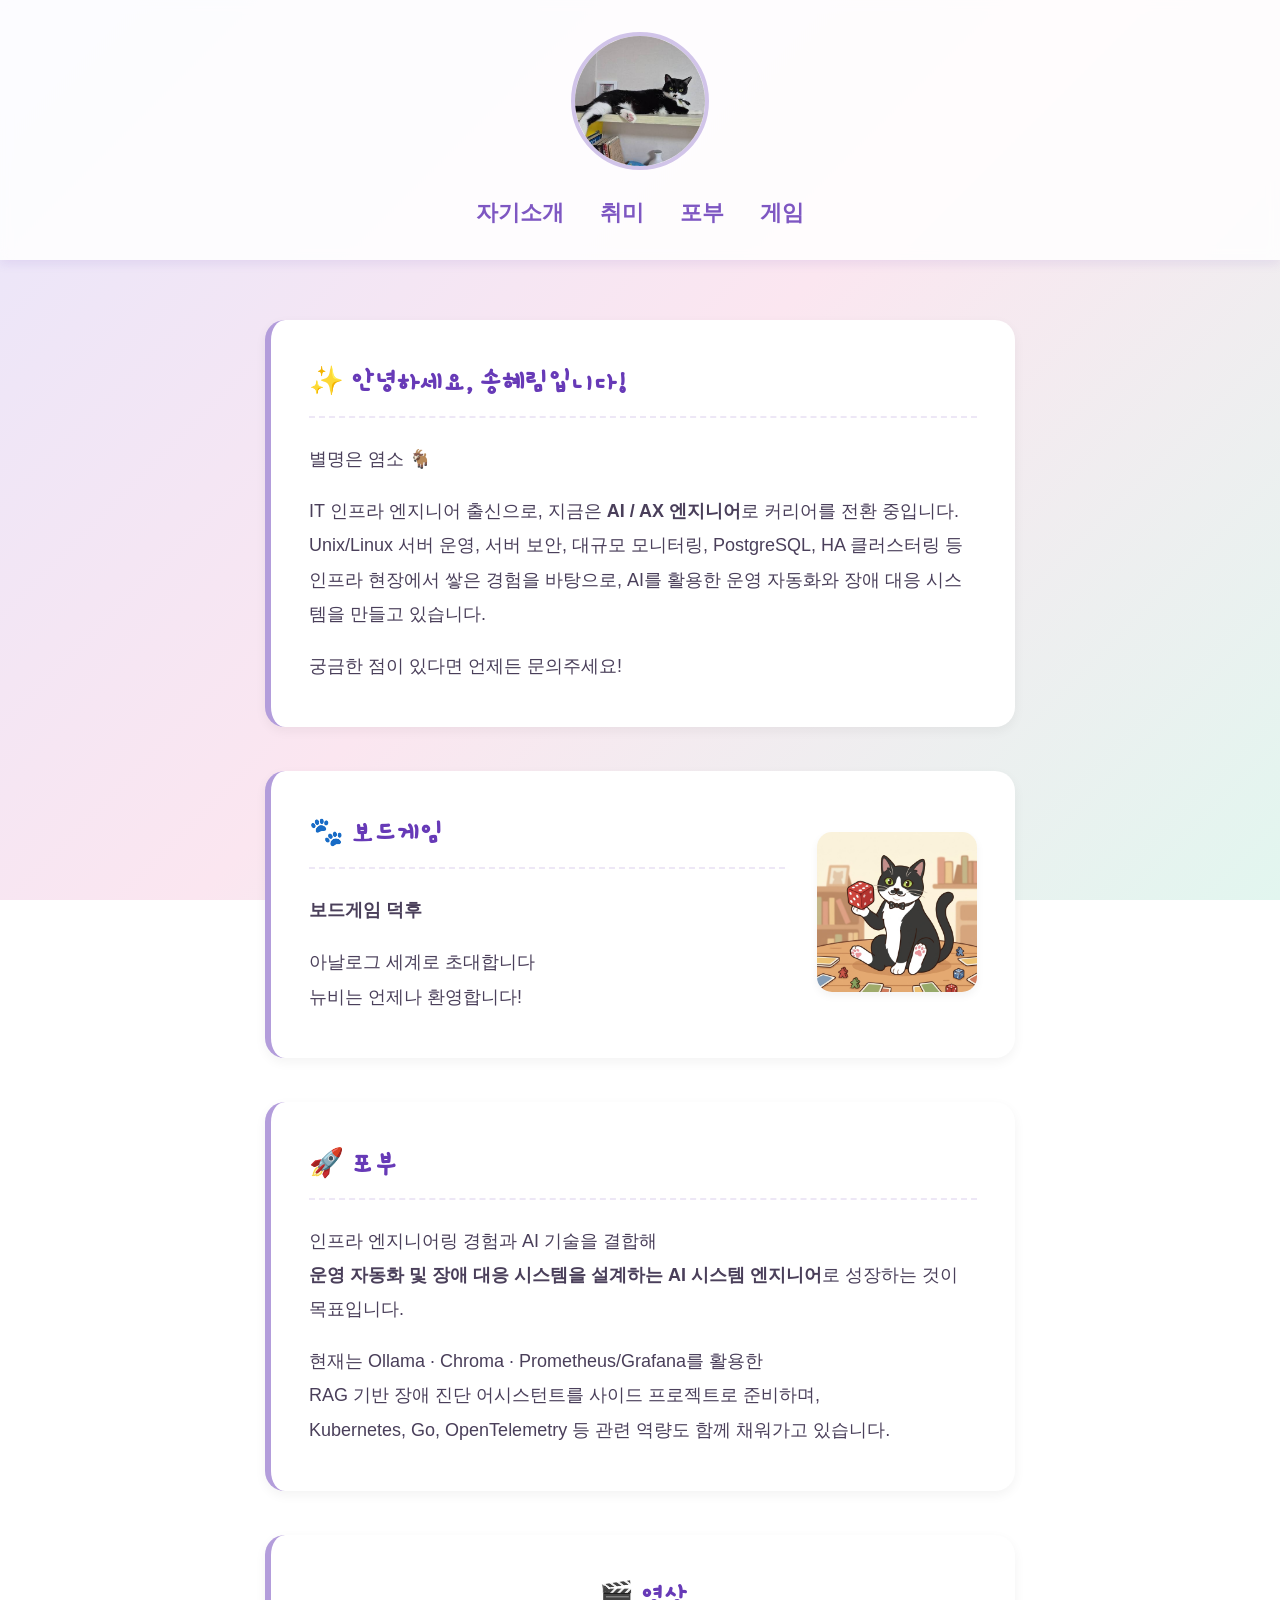
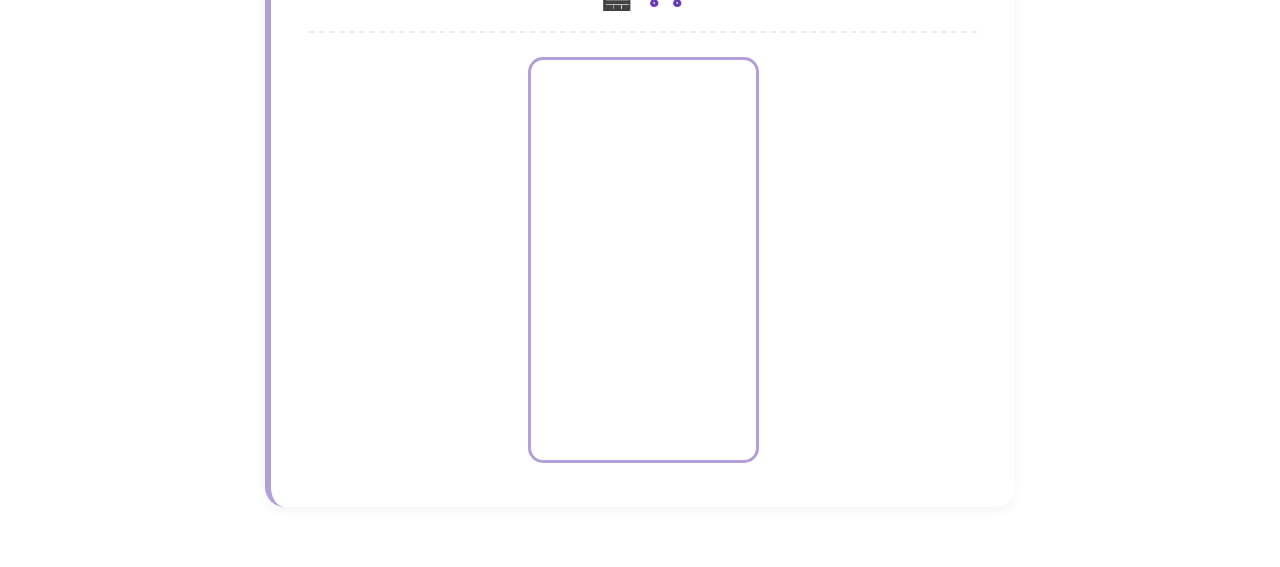
==== commit 64158983: "Update index.html" ====
--- a/index.html
+++ b/index.html
@@ -228,6 +228,7 @@
             <a href="#about">자기소개</a>
             <a href="#hobby">취미</a>
             <a href="#goal">포부</a>
+            <a href="./game/rock-paper-scissors-game">게임</a>
         </nav>
     </header>
 
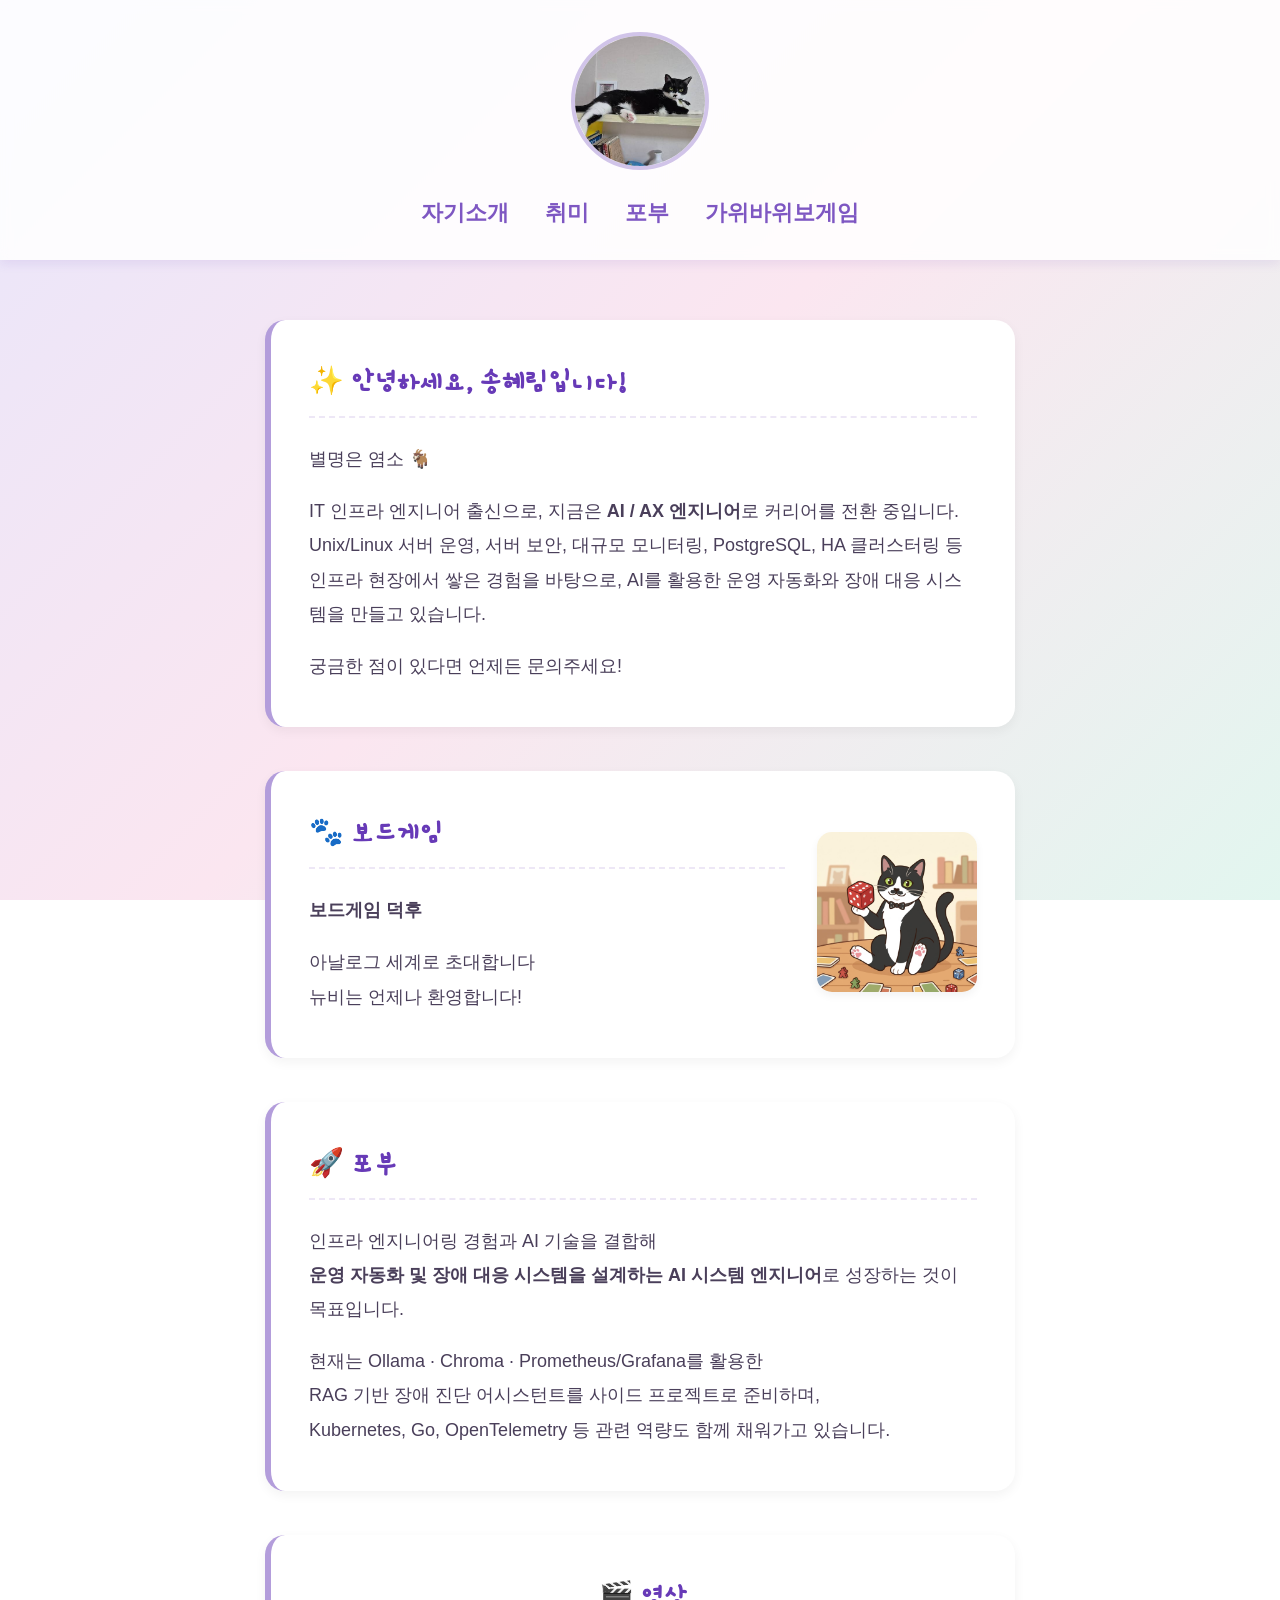
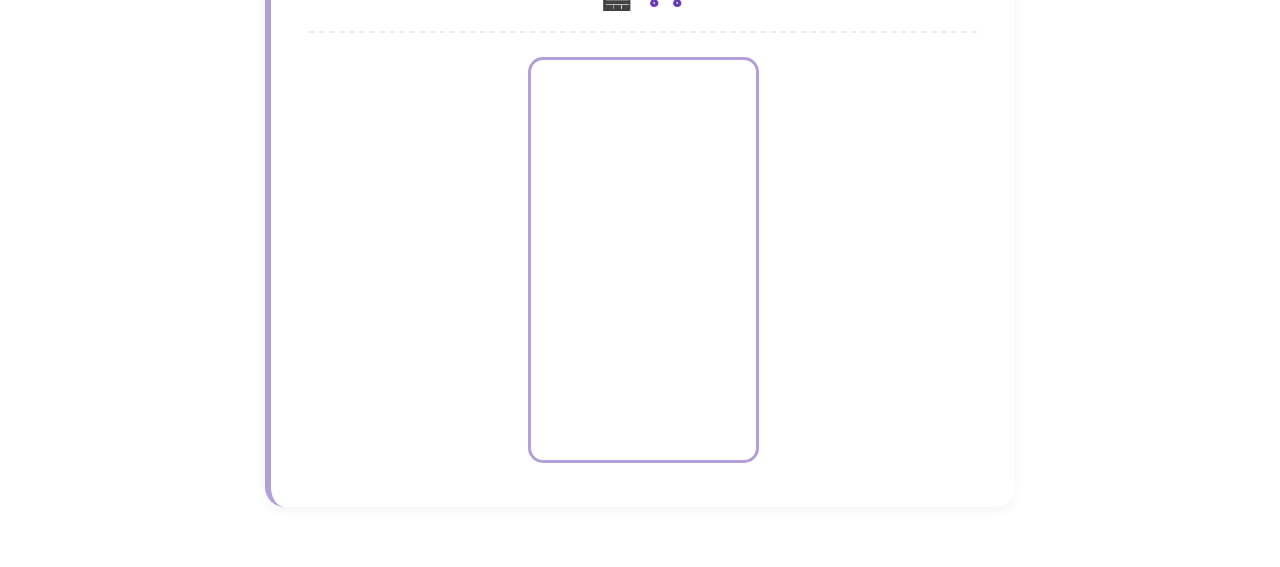
==== commit 226e1fd4: "Update link text for rock-paper-scissors game" ====
--- a/index.html
+++ b/index.html
@@ -228,7 +228,7 @@
             <a href="#about">자기소개</a>
             <a href="#hobby">취미</a>
             <a href="#goal">포부</a>
-            <a href="./game/rock-paper-scissors-game">게임</a>
+            <a href="./game/rock-paper-scissors-game">가위바위보게임</a>
         </nav>
     </header>
 
